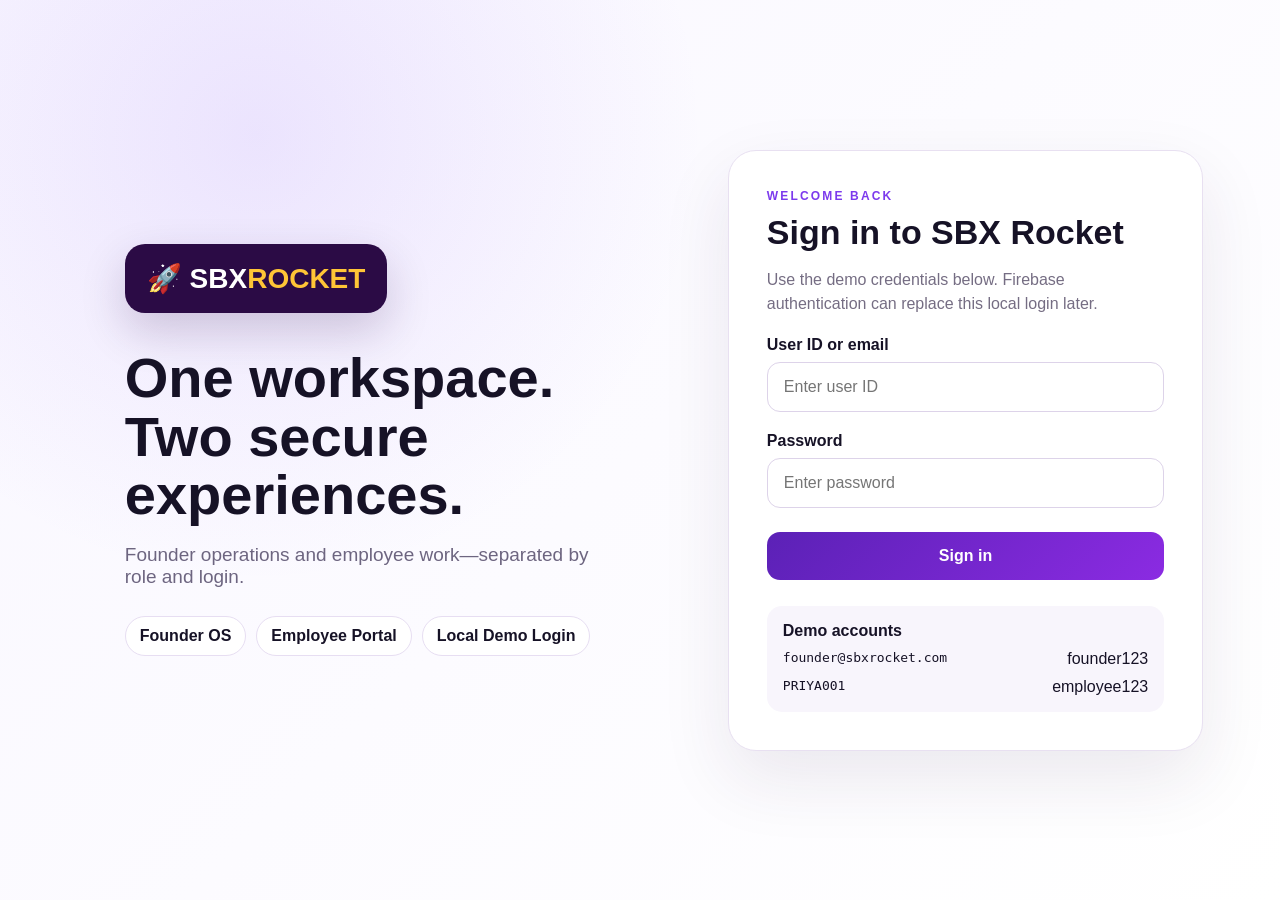
==== index.html @ 028cd075 "Add files via upload" ====
<!doctype html><html><head><meta charset="utf-8"><meta name="viewport" content="width=device-width,initial-scale=1"><title>SBX Rocket Login</title><link rel="stylesheet" href="login.css"></head><body>
<div class="shell"><section class="brand"><div class="logo">🚀 <b>SBX<span>ROCKET</span></b></div><h1>One workspace.<br>Two secure experiences.</h1><p>Founder operations and employee work—separated by role and login.</p><div class="chips"><span>Founder OS</span><span>Employee Portal</span><span>Local Demo Login</span></div></section>
<section class="card"><div class="eyebrow">WELCOME BACK</div><h2>Sign in to SBX Rocket</h2><p class="muted">Use the demo credentials below. Firebase authentication can replace this local login later.</p><form id="loginForm"><label>User ID or email<input id="user" required autocomplete="username" placeholder="Enter user ID"></label><label>Password<input id="pass" required type="password" autocomplete="current-password" placeholder="Enter password"></label><button>Sign in</button><div id="msg"></div></form>
<div class="demo"><b>Demo accounts</b><div><code>founder@sbxrocket.com</code><span>founder123</span></div><div><code>PRIYA001</code><span>employee123</span></div></div></section></div>
<script>const f=document.getElementById('loginForm'),m=document.getElementById('msg');f.addEventListener('submit',e=>{e.preventDefault();const u=user.value.trim().toLowerCase(),p=pass.value;if(u==='founder@sbxrocket.com'&&p==='founder123'){localStorage.setItem('sbx_session',JSON.stringify({role:'founder',name:'Abhishek'}));location.href='founder/index.html';}else if((u==='priya001'||u==='priya@sbxrocket.com')&&p==='employee123'){localStorage.setItem('sbx_session',JSON.stringify({role:'employee',id:'PRIYA001',name:'Priya Singh'}));location.href='employee/index.html';}else{m.textContent='Incorrect ID or password.';m.className='error';}});</script></body></html>
---- login.css ----
*{box-sizing:border-box}body{margin:0;font-family:Inter,Segoe UI,Arial,sans-serif;background:#f5f2fb;color:#161226}.shell{min-height:100vh;display:grid;grid-template-columns:1.1fr .9fr;align-items:center;gap:70px;padding:64px max(6vw,36px);background:radial-gradient(circle at 20% 15%,#8b5cf622,transparent 35%),linear-gradient(135deg,#f9f7ff,#fff)}.brand{padding:48px}.logo{font-size:28px;color:#fff;background:#2b0b45;border-radius:20px;padding:18px 22px;display:inline-block;box-shadow:0 18px 45px #2b0b4530}.logo span{color:#ffc536}.brand h1{font-size:56px;line-height:1.05;margin:36px 0 18px}.brand p{font-size:19px;color:#6d6580;max-width:620px}.chips{display:flex;flex-wrap:wrap;gap:10px;margin-top:28px}.chips span{background:#fff;border:1px solid #e7def2;border-radius:999px;padding:10px 14px;font-weight:700}.card{background:#fff;border:1px solid #e8e0f1;border-radius:28px;padding:38px;box-shadow:0 28px 70px #39214f18}.eyebrow{font-size:12px;letter-spacing:.18em;color:#7c3aed;font-weight:800}.card h2{font-size:34px;margin:10px 0}.muted{color:#756d83;line-height:1.5}label{display:block;font-weight:700;margin-top:20px}input{width:100%;margin-top:8px;padding:15px 16px;border:1px solid #ddd3e9;border-radius:13px;font-size:16px;outline:none}input:focus{border-color:#7c3aed;box-shadow:0 0 0 4px #7c3aed14}button{width:100%;margin-top:24px;border:0;border-radius:13px;padding:15px;background:linear-gradient(135deg,#5b21b6,#8b2be2);color:white;font-size:16px;font-weight:800;cursor:pointer}.demo{margin-top:26px;padding:16px;background:#f8f5fc;border-radius:15px}.demo div{display:flex;justify-content:space-between;margin-top:10px;gap:12px}.error{margin-top:14px;color:#dc2626;font-weight:700}@media(max-width:850px){.shell{grid-template-columns:1fr;padding:28px}.brand{padding:10px}.brand h1{font-size:40px}}
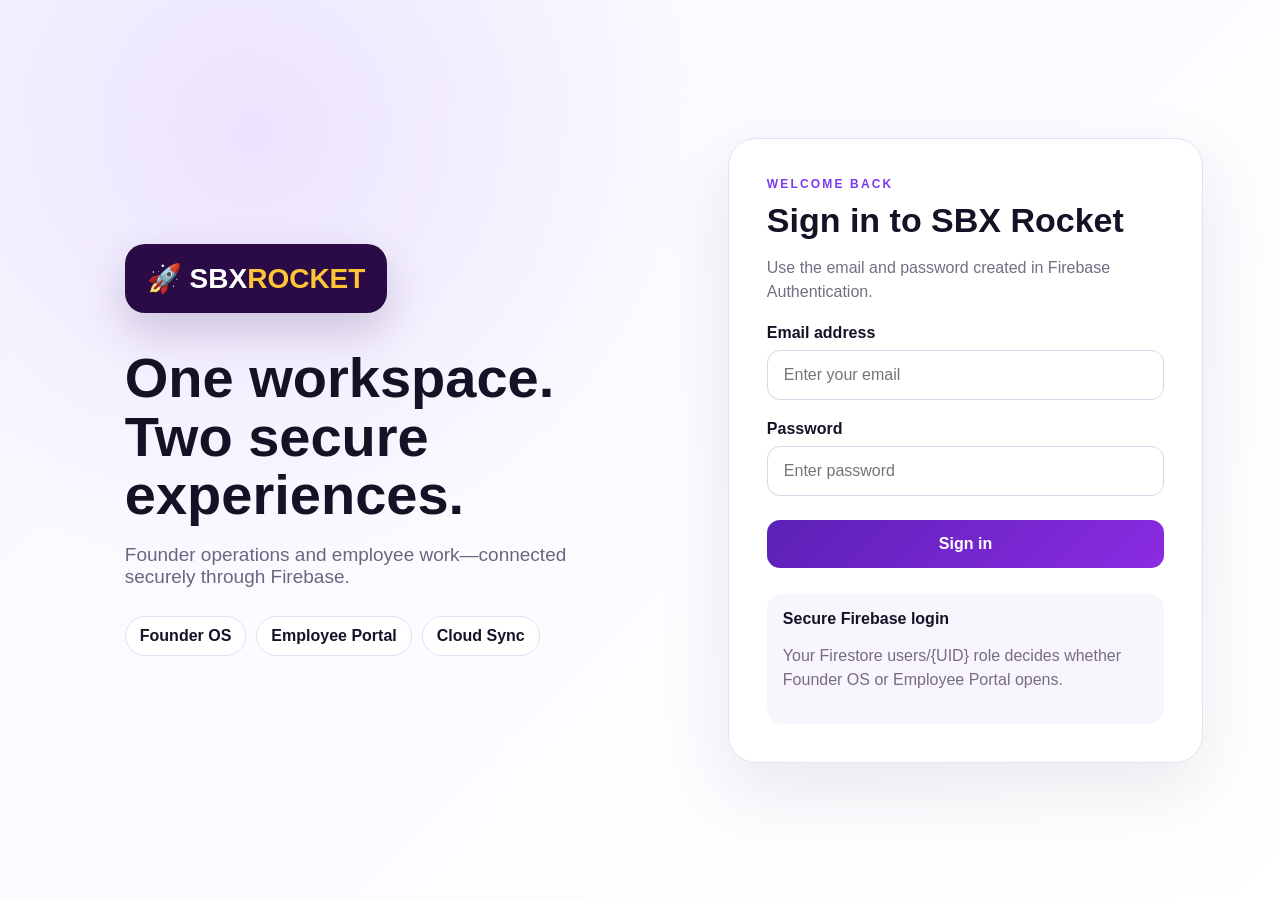
==== commit 19a07a53: "Add files via upload" ====
--- a/index.html
+++ b/index.html
@@ -1,5 +1,4 @@
 <!doctype html><html><head><meta charset="utf-8"><meta name="viewport" content="width=device-width,initial-scale=1"><title>SBX Rocket Login</title><link rel="stylesheet" href="login.css"></head><body>
-<div class="shell"><section class="brand"><div class="logo">🚀 <b>SBX<span>ROCKET</span></b></div><h1>One workspace.<br>Two secure experiences.</h1><p>Founder operations and employee work—separated by role and login.</p><div class="chips"><span>Founder OS</span><span>Employee Portal</span><span>Local Demo Login</span></div></section>
-<section class="card"><div class="eyebrow">WELCOME BACK</div><h2>Sign in to SBX Rocket</h2><p class="muted">Use the demo credentials below. Firebase authentication can replace this local login later.</p><form id="loginForm"><label>User ID or email<input id="user" required autocomplete="username" placeholder="Enter user ID"></label><label>Password<input id="pass" required type="password" autocomplete="current-password" placeholder="Enter password"></label><button>Sign in</button><div id="msg"></div></form>
-<div class="demo"><b>Demo accounts</b><div><code>founder@sbxrocket.com</code><span>founder123</span></div><div><code>PRIYA001</code><span>employee123</span></div></div></section></div>
-<script>const f=document.getElementById('loginForm'),m=document.getElementById('msg');f.addEventListener('submit',e=>{e.preventDefault();const u=user.value.trim().toLowerCase(),p=pass.value;if(u==='founder@sbxrocket.com'&&p==='founder123'){localStorage.setItem('sbx_session',JSON.stringify({role:'founder',name:'Abhishek'}));location.href='founder/index.html';}else if((u==='priya001'||u==='priya@sbxrocket.com')&&p==='employee123'){localStorage.setItem('sbx_session',JSON.stringify({role:'employee',id:'PRIYA001',name:'Priya Singh'}));location.href='employee/index.html';}else{m.textContent='Incorrect ID or password.';m.className='error';}});</script></body></html>
+<div class="shell"><section class="brand"><div class="logo">🚀 <b>SBX<span>ROCKET</span></b></div><h1>One workspace.<br>Two secure experiences.</h1><p>Founder operations and employee work—connected securely through Firebase.</p><div class="chips"><span>Founder OS</span><span>Employee Portal</span><span>Cloud Sync</span></div></section>
+<section class="card"><div class="eyebrow">WELCOME BACK</div><h2>Sign in to SBX Rocket</h2><p class="muted">Use the email and password created in Firebase Authentication.</p><form id="loginForm"><label>Email address<input id="email" type="email" required autocomplete="username" placeholder="Enter your email"></label><label>Password<input id="password" required type="password" autocomplete="current-password" placeholder="Enter password"></label><button type="submit">Sign in</button><div id="loginError" class="error" role="alert"></div></form><div class="demo"><b>Secure Firebase login</b><p class="muted">Your Firestore users/{UID} role decides whether Founder OS or Employee Portal opens.</p></div></section></div>
+<script type="module" src="./firebase/auth-service.js"></script></body></html>
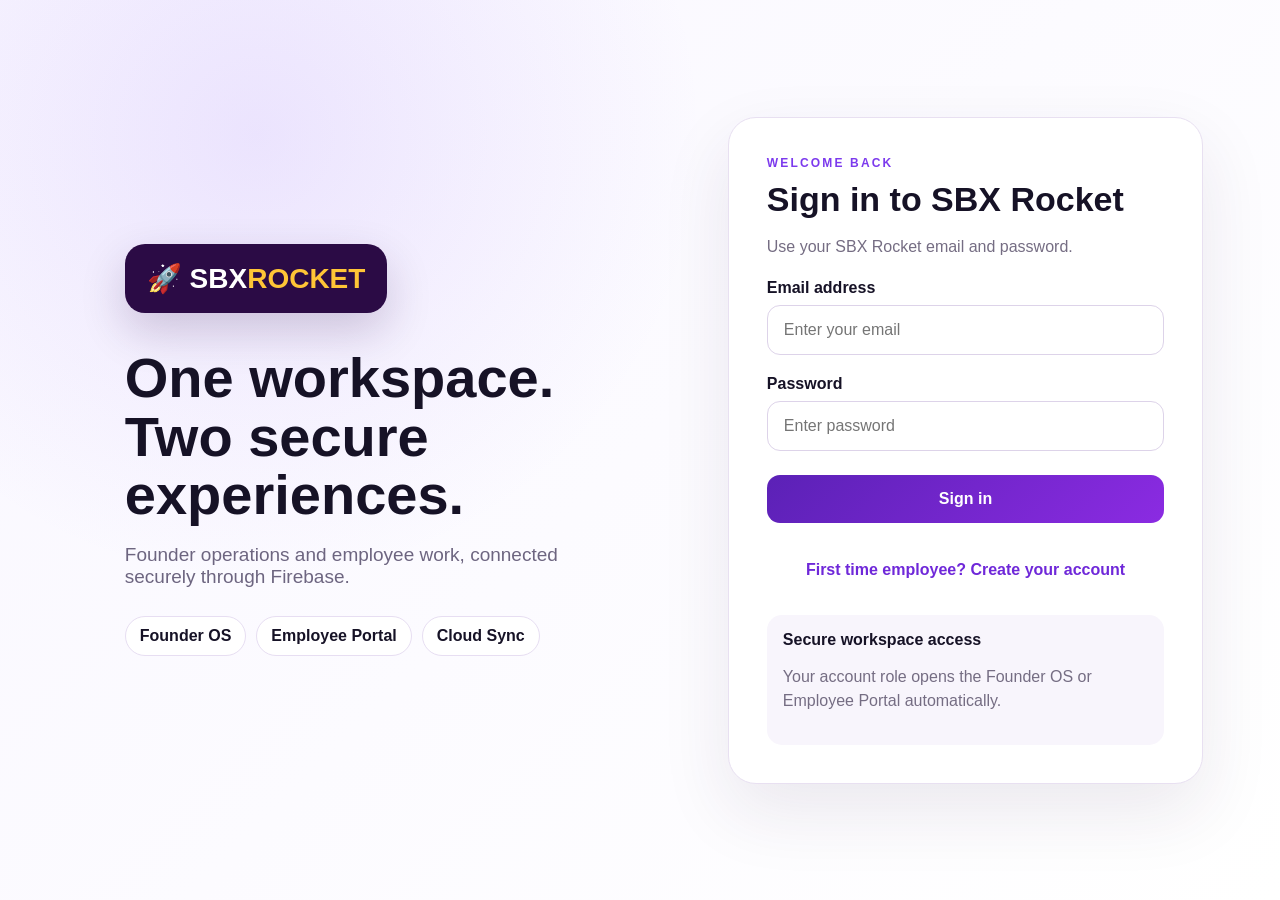
==== commit b4f732e8: "Add files via upload" ====
--- a/index.html
+++ b/index.html
@@ -1,4 +1,7 @@
 <!doctype html><html><head><meta charset="utf-8"><meta name="viewport" content="width=device-width,initial-scale=1"><title>SBX Rocket Login</title><link rel="stylesheet" href="login.css"></head><body>
-<div class="shell"><section class="brand"><div class="logo">🚀 <b>SBX<span>ROCKET</span></b></div><h1>One workspace.<br>Two secure experiences.</h1><p>Founder operations and employee work—connected securely through Firebase.</p><div class="chips"><span>Founder OS</span><span>Employee Portal</span><span>Cloud Sync</span></div></section>
-<section class="card"><div class="eyebrow">WELCOME BACK</div><h2>Sign in to SBX Rocket</h2><p class="muted">Use the email and password created in Firebase Authentication.</p><form id="loginForm"><label>Email address<input id="email" type="email" required autocomplete="username" placeholder="Enter your email"></label><label>Password<input id="password" required type="password" autocomplete="current-password" placeholder="Enter password"></label><button type="submit">Sign in</button><div id="loginError" class="error" role="alert"></div></form><div class="demo"><b>Secure Firebase login</b><p class="muted">Your Firestore users/{UID} role decides whether Founder OS or Employee Portal opens.</p></div></section></div>
+<div class="shell"><section class="brand"><div class="logo">🚀 <b>SBX<span>ROCKET</span></b></div><h1>One workspace.<br>Two secure experiences.</h1><p>Founder operations and employee work, connected securely through Firebase.</p><div class="chips"><span>Founder OS</span><span>Employee Portal</span><span>Cloud Sync</span></div></section>
+<section class="card">
+<div class="auth-panel"><div class="eyebrow">WELCOME BACK</div><h2>Sign in to SBX Rocket</h2><p class="muted">Use your SBX Rocket email and password.</p><form id="loginForm"><label>Email address<input id="email" type="email" required autocomplete="username" placeholder="Enter your email"></label><label>Password<input id="password" required type="password" autocomplete="current-password" placeholder="Enter password"></label><button type="submit">Sign in</button><div id="loginError" class="error" role="alert"></div></form><button class="text-link" id="showSignup" type="button">First time employee? Create your account</button><div class="demo"><b>Secure workspace access</b><p class="muted">Your account role opens the Founder OS or Employee Portal automatically.</p></div></div>
+<div class="auth-panel hidden"><div class="eyebrow">EMPLOYEE INVITATION</div><h2>Create your employee account</h2><p class="muted">Use the exact email address your founder added to SBX Rocket.</p><form id="signupForm"><label>Invited email address<input name="email" type="email" required autocomplete="email" placeholder="name@company.com"></label><label>Create password<input name="password" type="password" required minlength="6" autocomplete="new-password" placeholder="At least 6 characters"></label><label>Confirm password<input name="confirmPassword" type="password" required minlength="6" autocomplete="new-password" placeholder="Re-enter password"></label><button type="submit">Create employee account</button><div id="signupError" class="error" role="alert"></div></form><button class="text-link" id="showLogin" type="button">Already have an account? Sign in</button><div class="demo"><b>No Firebase Console needed</b><p class="muted">Your founder creates the invitation from the Employees page. You create your own password here.</p></div></div>
+</section></div>
 <script type="module" src="./firebase/auth-service.js"></script></body></html>
--- a/login.css
+++ b/login.css
@@ -1 +1,2 @@
 *{box-sizing:border-box}body{margin:0;font-family:Inter,Segoe UI,Arial,sans-serif;background:#f5f2fb;color:#161226}.shell{min-height:100vh;display:grid;grid-template-columns:1.1fr .9fr;align-items:center;gap:70px;padding:64px max(6vw,36px);background:radial-gradient(circle at 20% 15%,#8b5cf622,transparent 35%),linear-gradient(135deg,#f9f7ff,#fff)}.brand{padding:48px}.logo{font-size:28px;color:#fff;background:#2b0b45;border-radius:20px;padding:18px 22px;display:inline-block;box-shadow:0 18px 45px #2b0b4530}.logo span{color:#ffc536}.brand h1{font-size:56px;line-height:1.05;margin:36px 0 18px}.brand p{font-size:19px;color:#6d6580;max-width:620px}.chips{display:flex;flex-wrap:wrap;gap:10px;margin-top:28px}.chips span{background:#fff;border:1px solid #e7def2;border-radius:999px;padding:10px 14px;font-weight:700}.card{background:#fff;border:1px solid #e8e0f1;border-radius:28px;padding:38px;box-shadow:0 28px 70px #39214f18}.eyebrow{font-size:12px;letter-spacing:.18em;color:#7c3aed;font-weight:800}.card h2{font-size:34px;margin:10px 0}.muted{color:#756d83;line-height:1.5}label{display:block;font-weight:700;margin-top:20px}input{width:100%;margin-top:8px;padding:15px 16px;border:1px solid #ddd3e9;border-radius:13px;font-size:16px;outline:none}input:focus{border-color:#7c3aed;box-shadow:0 0 0 4px #7c3aed14}button{width:100%;margin-top:24px;border:0;border-radius:13px;padding:15px;background:linear-gradient(135deg,#5b21b6,#8b2be2);color:white;font-size:16px;font-weight:800;cursor:pointer}.demo{margin-top:26px;padding:16px;background:#f8f5fc;border-radius:15px}.demo div{display:flex;justify-content:space-between;margin-top:10px;gap:12px}.error{margin-top:14px;color:#dc2626;font-weight:700}@media(max-width:850px){.shell{grid-template-columns:1fr;padding:28px}.brand{padding:10px}.brand h1{font-size:40px}}
+.auth-panel.hidden{display:none}.text-link{margin-top:14px;width:100%;border:0;background:transparent;color:#6f28d9;font-weight:800;cursor:pointer;padding:10px}.text-link:hover{text-decoration:underline}
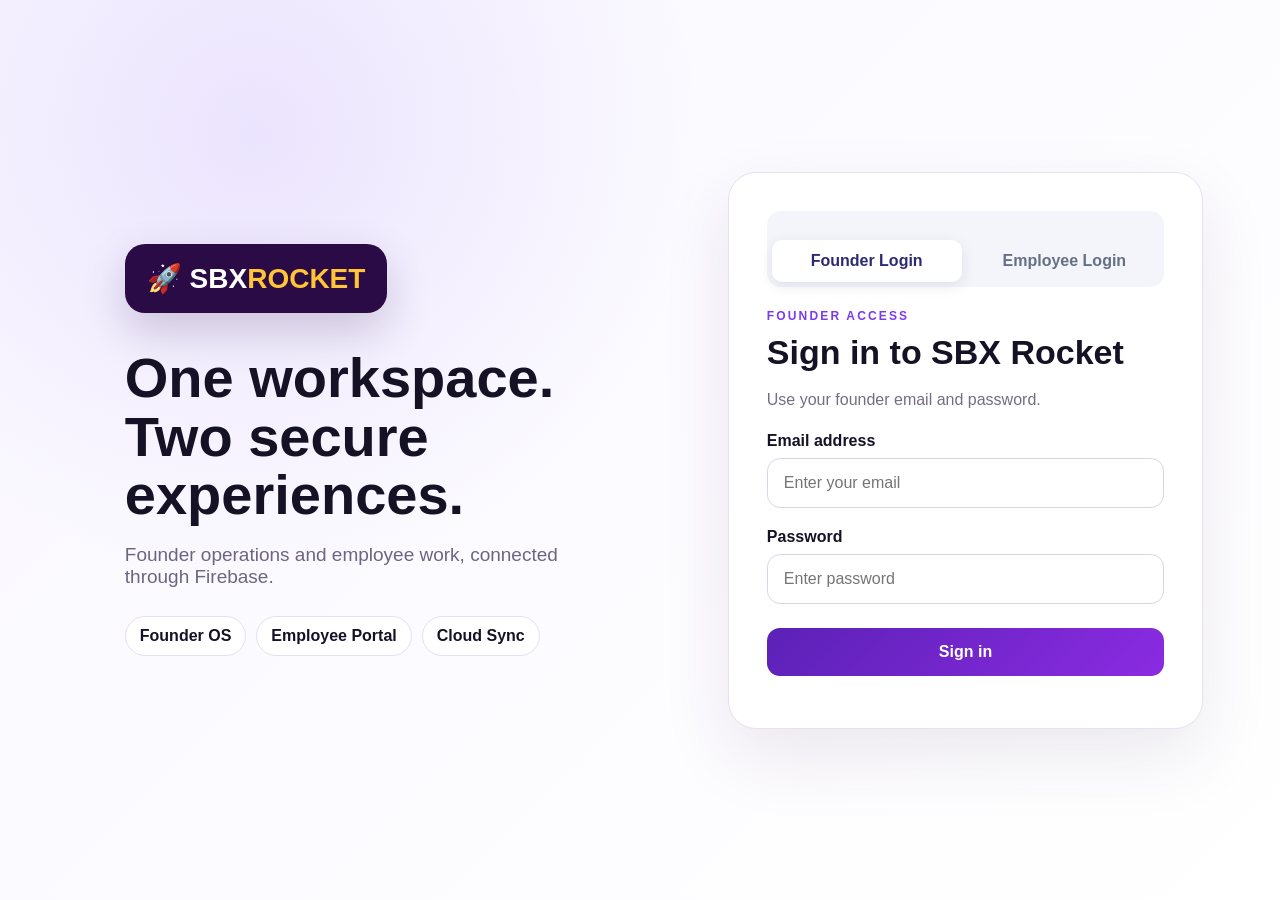
==== commit c00052bc: "Add files via upload" ====
--- a/index.html
+++ b/index.html
@@ -1,7 +1,7 @@
 <!doctype html><html><head><meta charset="utf-8"><meta name="viewport" content="width=device-width,initial-scale=1"><title>SBX Rocket Login</title><link rel="stylesheet" href="login.css"></head><body>
-<div class="shell"><section class="brand"><div class="logo">🚀 <b>SBX<span>ROCKET</span></b></div><h1>One workspace.<br>Two secure experiences.</h1><p>Founder operations and employee work, connected securely through Firebase.</p><div class="chips"><span>Founder OS</span><span>Employee Portal</span><span>Cloud Sync</span></div></section>
+<div class="shell"><section class="brand"><div class="logo">🚀 <b>SBX<span>ROCKET</span></b></div><h1>One workspace.<br>Two secure experiences.</h1><p>Founder operations and employee work, connected through Firebase.</p><div class="chips"><span>Founder OS</span><span>Employee Portal</span><span>Cloud Sync</span></div></section>
 <section class="card">
-<div class="auth-panel"><div class="eyebrow">WELCOME BACK</div><h2>Sign in to SBX Rocket</h2><p class="muted">Use your SBX Rocket email and password.</p><form id="loginForm"><label>Email address<input id="email" type="email" required autocomplete="username" placeholder="Enter your email"></label><label>Password<input id="password" required type="password" autocomplete="current-password" placeholder="Enter password"></label><button type="submit">Sign in</button><div id="loginError" class="error" role="alert"></div></form><button class="text-link" id="showSignup" type="button">First time employee? Create your account</button><div class="demo"><b>Secure workspace access</b><p class="muted">Your account role opens the Founder OS or Employee Portal automatically.</p></div></div>
-<div class="auth-panel hidden"><div class="eyebrow">EMPLOYEE INVITATION</div><h2>Create your employee account</h2><p class="muted">Use the exact email address your founder added to SBX Rocket.</p><form id="signupForm"><label>Invited email address<input name="email" type="email" required autocomplete="email" placeholder="name@company.com"></label><label>Create password<input name="password" type="password" required minlength="6" autocomplete="new-password" placeholder="At least 6 characters"></label><label>Confirm password<input name="confirmPassword" type="password" required minlength="6" autocomplete="new-password" placeholder="Re-enter password"></label><button type="submit">Create employee account</button><div id="signupError" class="error" role="alert"></div></form><button class="text-link" id="showLogin" type="button">Already have an account? Sign in</button><div class="demo"><b>No Firebase Console needed</b><p class="muted">Your founder creates the invitation from the Employees page. You create your own password here.</p></div></div>
-</section></div>
-<script type="module" src="./firebase/auth-service.js"></script></body></html>
+<div class="login-tabs"><button id="founderTab" class="active" type="button">Founder Login</button><button id="employeeTab" type="button">Employee Login</button></div>
+<div class="auth-panel" id="founderPanel"><div class="eyebrow">FOUNDER ACCESS</div><h2>Sign in to SBX Rocket</h2><p class="muted">Use your founder email and password.</p><form id="loginForm"><label>Email address<input id="email" type="email" required autocomplete="username" placeholder="Enter your email"></label><label>Password<input id="password" required type="password" autocomplete="current-password" placeholder="Enter password"></label><button type="submit">Sign in</button><div id="loginError" class="error" role="alert"></div></form></div>
+<div class="auth-panel hidden" id="employeePanel"><div class="eyebrow">EMPLOYEE ACCESS</div><h2>Employee ID & PIN</h2><p class="muted">Use the Employee ID and PIN provided by your founder.</p><form id="employeeLoginForm"><label>Employee ID<input id="employeeId" type="text" required autocomplete="username" placeholder="Example: EMP-0001"></label><label>PIN<input id="employeePin" type="password" inputmode="numeric" minlength="4" maxlength="12" required autocomplete="current-password" placeholder="Enter PIN"></label><button type="submit">Open Employee Portal</button><div id="employeeLoginError" class="error" role="alert"></div></form><div class="demo"><b>No invitation or signup required</b><p class="muted">The founder creates your Employee ID and PIN from Team & Roles.</p></div></div>
+</section></div><script type="module" src="./firebase/auth-service.js"></script></body></html>
--- a/login.css
+++ b/login.css
@@ -1,2 +1,4 @@
 *{box-sizing:border-box}body{margin:0;font-family:Inter,Segoe UI,Arial,sans-serif;background:#f5f2fb;color:#161226}.shell{min-height:100vh;display:grid;grid-template-columns:1.1fr .9fr;align-items:center;gap:70px;padding:64px max(6vw,36px);background:radial-gradient(circle at 20% 15%,#8b5cf622,transparent 35%),linear-gradient(135deg,#f9f7ff,#fff)}.brand{padding:48px}.logo{font-size:28px;color:#fff;background:#2b0b45;border-radius:20px;padding:18px 22px;display:inline-block;box-shadow:0 18px 45px #2b0b4530}.logo span{color:#ffc536}.brand h1{font-size:56px;line-height:1.05;margin:36px 0 18px}.brand p{font-size:19px;color:#6d6580;max-width:620px}.chips{display:flex;flex-wrap:wrap;gap:10px;margin-top:28px}.chips span{background:#fff;border:1px solid #e7def2;border-radius:999px;padding:10px 14px;font-weight:700}.card{background:#fff;border:1px solid #e8e0f1;border-radius:28px;padding:38px;box-shadow:0 28px 70px #39214f18}.eyebrow{font-size:12px;letter-spacing:.18em;color:#7c3aed;font-weight:800}.card h2{font-size:34px;margin:10px 0}.muted{color:#756d83;line-height:1.5}label{display:block;font-weight:700;margin-top:20px}input{width:100%;margin-top:8px;padding:15px 16px;border:1px solid #ddd3e9;border-radius:13px;font-size:16px;outline:none}input:focus{border-color:#7c3aed;box-shadow:0 0 0 4px #7c3aed14}button{width:100%;margin-top:24px;border:0;border-radius:13px;padding:15px;background:linear-gradient(135deg,#5b21b6,#8b2be2);color:white;font-size:16px;font-weight:800;cursor:pointer}.demo{margin-top:26px;padding:16px;background:#f8f5fc;border-radius:15px}.demo div{display:flex;justify-content:space-between;margin-top:10px;gap:12px}.error{margin-top:14px;color:#dc2626;font-weight:700}@media(max-width:850px){.shell{grid-template-columns:1fr;padding:28px}.brand{padding:10px}.brand h1{font-size:40px}}
 .auth-panel.hidden{display:none}.text-link{margin-top:14px;width:100%;border:0;background:transparent;color:#6f28d9;font-weight:800;cursor:pointer;padding:10px}.text-link:hover{text-decoration:underline}
+
+.login-tabs{display:grid;grid-template-columns:1fr 1fr;gap:8px;margin-bottom:22px;padding:5px;background:#f4f5fb;border-radius:14px}.login-tabs button{border:0;background:transparent;padding:12px 10px;border-radius:10px;font-weight:800;color:#667085;cursor:pointer}.login-tabs button.active{background:#fff;color:#2d2a72;box-shadow:0 4px 14px rgba(39,43,90,.1)}
